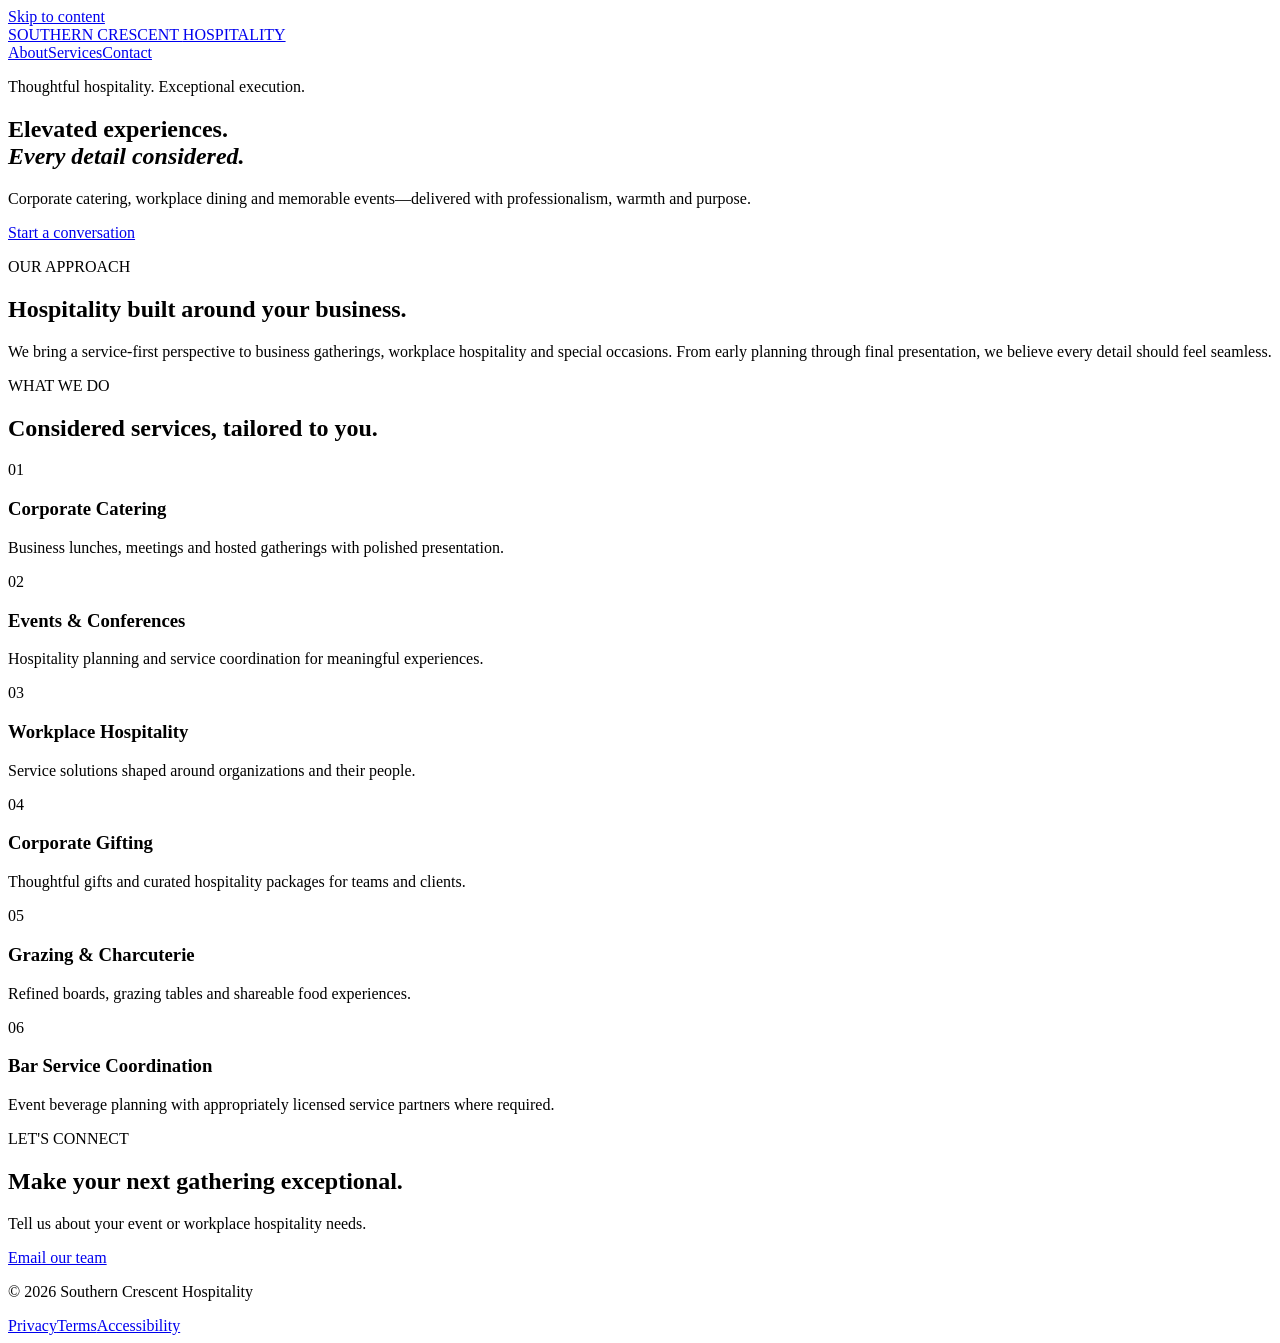
==== index.html @ b326a626 "Rebuild green website: index.html" ====
<!doctype html>
<html lang="en"><head><meta charset="utf-8"><meta name="viewport" content="width=device-width,initial-scale=1"><meta name="theme-color" content="#174e49"><meta name="description" content="Southern Crescent Hospitality provides corporate catering, events, workplace hospitality, corporate gifting and grazing experiences."><title>Southern Crescent Hospitality | Contemporary hospitality</title><link rel="stylesheet" href="/styles.css"></head><body><a class="skip" href="#main">Skip to content</a><header><a class="brand" href="/" aria-label="Southern Crescent Hospitality home">SOUTHERN CRESCENT <span>HOSPITALITY</span></a><nav aria-label="Main navigation"><a href="#about">About</a><a href="#services">Services</a><a href="#contact">Contact</a></nav></header><main id="main"><section class="hero"><p class="eyebrow">Thoughtful hospitality. Exceptional execution.</p><h1>Elevated experiences.<br><em>Every detail considered.</em></h1><p>Corporate catering, workplace dining and memorable events—delivered with professionalism, warmth and purpose.</p><a class="button" href="mailto:info@southerncrescenthospitality.com?subject=Hospitality%20Inquiry">Start a conversation</a></section><section id="about" class="intro"><p class="eyebrow">OUR APPROACH</p><h2>Hospitality built around your business.</h2><p>We bring a service-first perspective to business gatherings, workplace hospitality and special occasions. From early planning through final presentation, we believe every detail should feel seamless.</p></section><section id="services"><p class="eyebrow">WHAT WE DO</p><h2>Considered services, tailored to you.</h2><div class="grid"><article><span>01</span><h3>Corporate Catering</h3><p>Business lunches, meetings and hosted gatherings with polished presentation.</p></article><article><span>02</span><h3>Events & Conferences</h3><p>Hospitality planning and service coordination for meaningful experiences.</p></article><article><span>03</span><h3>Workplace Hospitality</h3><p>Service solutions shaped around organizations and their people.</p></article><article><span>04</span><h3>Corporate Gifting</h3><p>Thoughtful gifts and curated hospitality packages for teams and clients.</p></article><article><span>05</span><h3>Grazing & Charcuterie</h3><p>Refined boards, grazing tables and shareable food experiences.</p></article><article><span>06</span><h3>Bar Service Coordination</h3><p>Event beverage planning with appropriately licensed service partners where required.</p></article></div></section><section id="contact" class="contact"><p class="eyebrow">LET'S CONNECT</p><h2>Make your next gathering exceptional.</h2><p>Tell us about your event or workplace hospitality needs.</p><a class="button light" href="mailto:info@southerncrescenthospitality.com">Email our team</a></section></main><footer><p>© <span id="year">2026</span> Southern Crescent Hospitality</p><div><a href="/privacy.html">Privacy</a><a href="/terms.html">Terms</a><a href="/accessibility.html">Accessibility</a></div></footer><script>document.getElementById('year').textContent=new Date().getFullYear()</script></body></html>
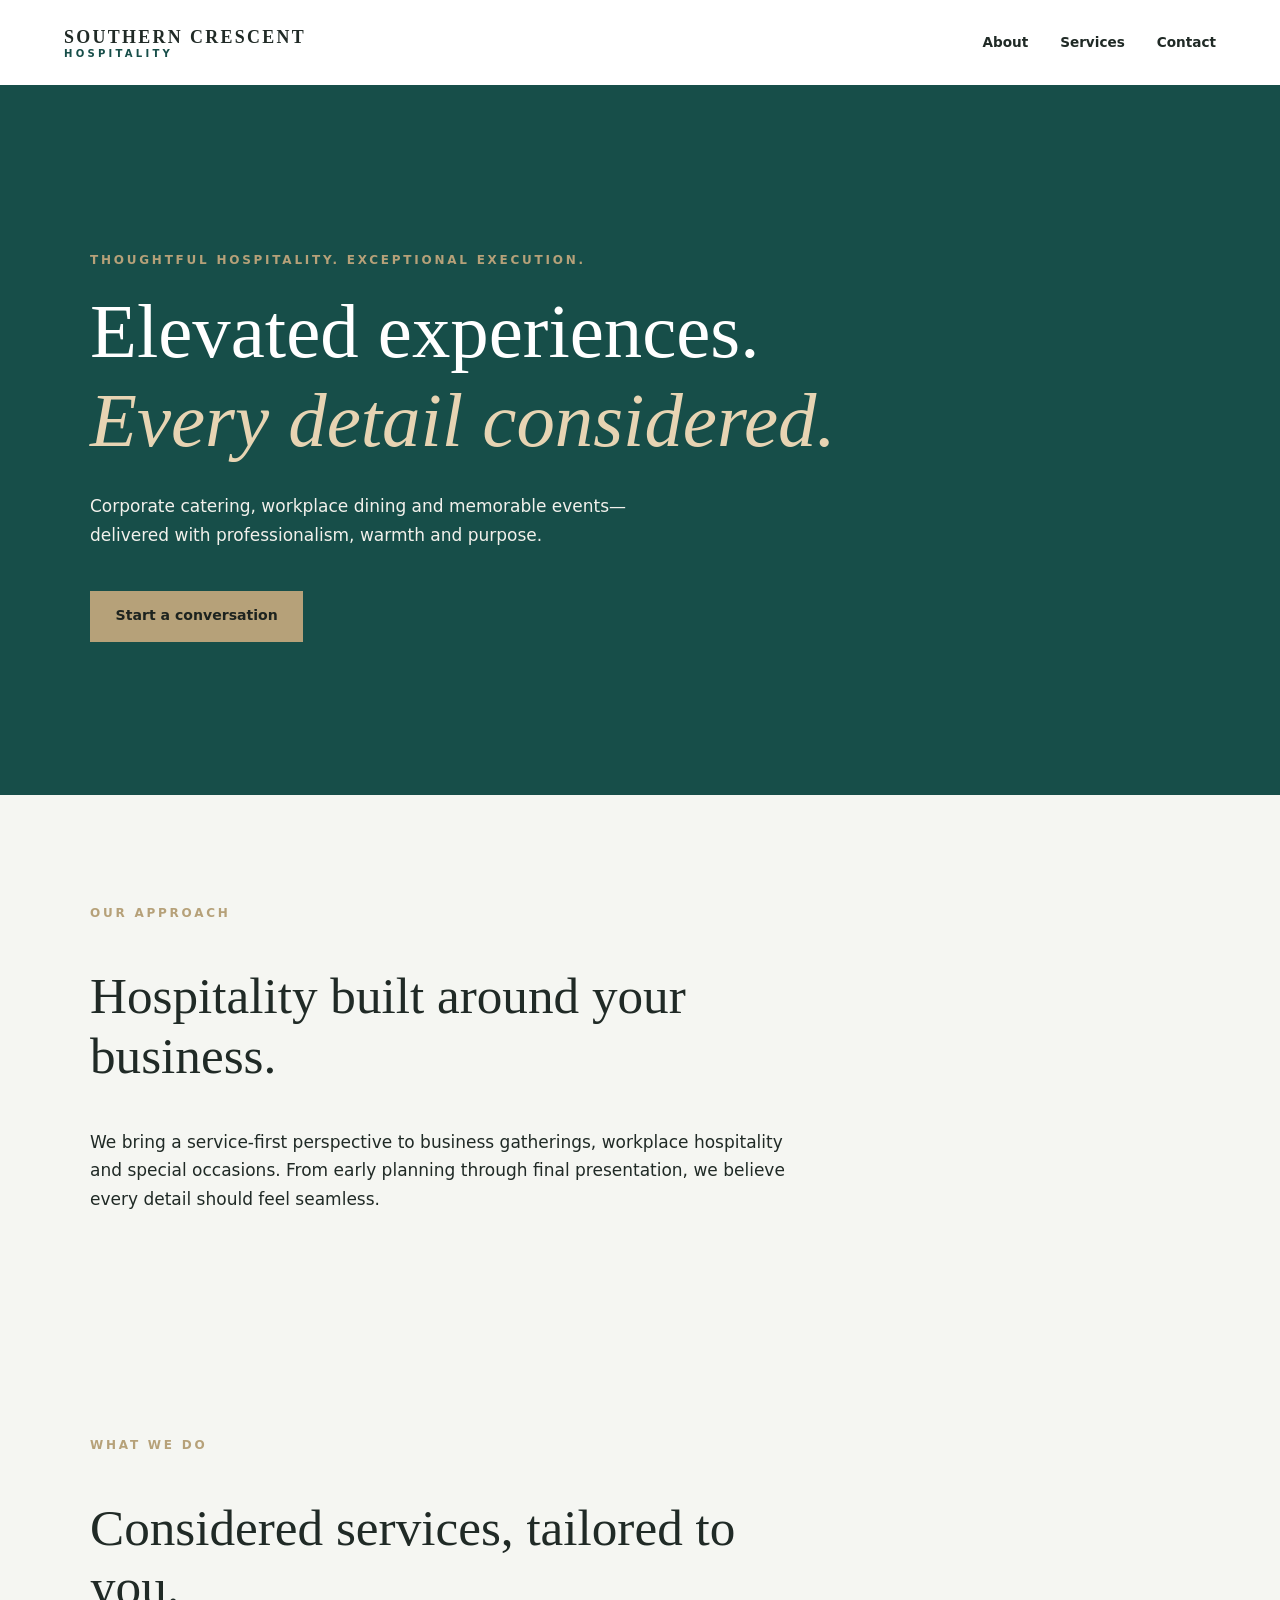
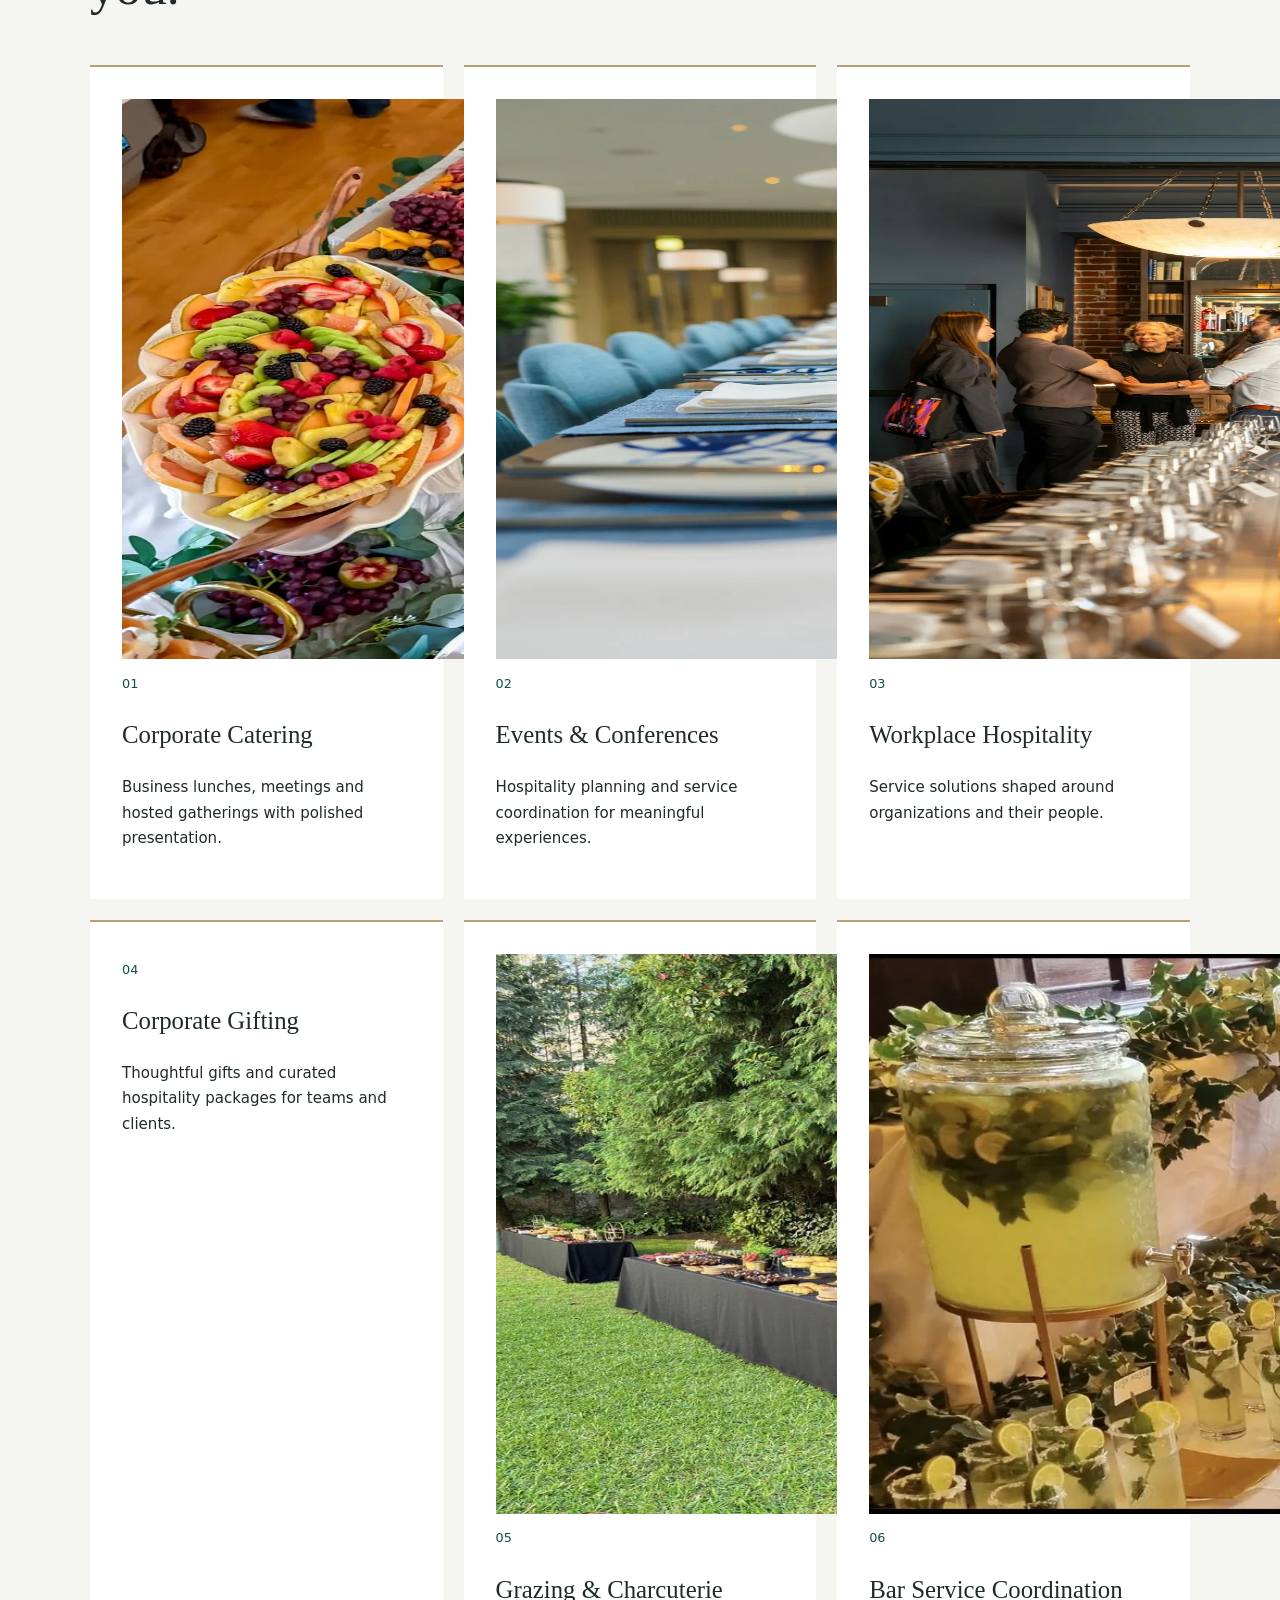
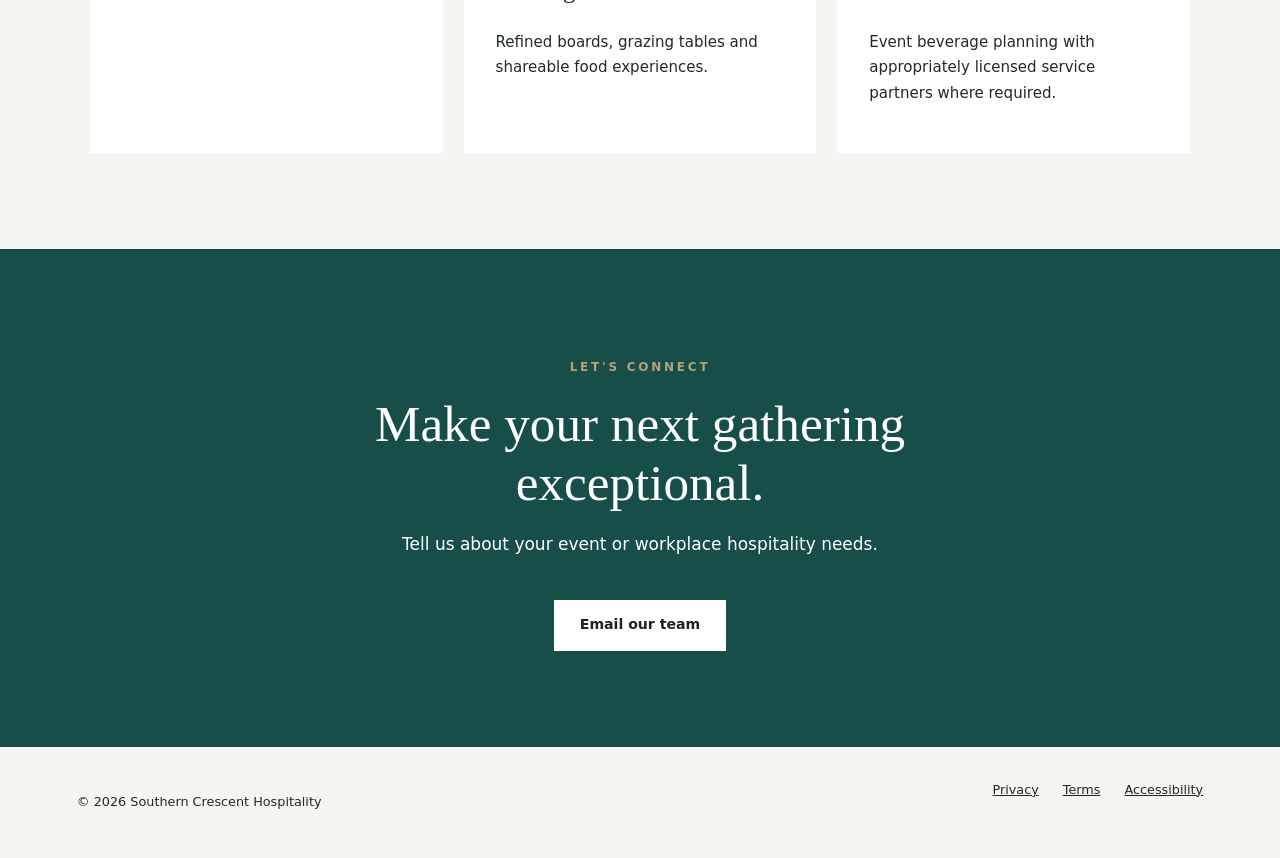
==== commit c522393a: "Feature user-uploaded photography without generated gifting imagery" ====
--- a/index.html
+++ b/index.html
@@ -1,2 +1,2 @@
 <!doctype html>
-<html lang="en"><head><meta charset="utf-8"><meta name="viewport" content="width=device-width,initial-scale=1"><meta name="theme-color" content="#174e49"><meta name="description" content="Southern Crescent Hospitality provides corporate catering, events, workplace hospitality, corporate gifting and grazing experiences."><title>Southern Crescent Hospitality | Contemporary hospitality</title><link rel="stylesheet" href="/styles.css"></head><body><a class="skip" href="#main">Skip to content</a><header><a class="brand" href="/" aria-label="Southern Crescent Hospitality home">SOUTHERN CRESCENT <span>HOSPITALITY</span></a><nav aria-label="Main navigation"><a href="#about">About</a><a href="#services">Services</a><a href="#contact">Contact</a></nav></header><main id="main"><section class="hero"><p class="eyebrow">Thoughtful hospitality. Exceptional execution.</p><h1>Elevated experiences.<br><em>Every detail considered.</em></h1><p>Corporate catering, workplace dining and memorable events—delivered with professionalism, warmth and purpose.</p><a class="button" href="mailto:info@southerncrescenthospitality.com?subject=Hospitality%20Inquiry">Start a conversation</a></section><section id="about" class="intro"><p class="eyebrow">OUR APPROACH</p><h2>Hospitality built around your business.</h2><p>We bring a service-first perspective to business gatherings, workplace hospitality and special occasions. From early planning through final presentation, we believe every detail should feel seamless.</p></section><section id="services"><p class="eyebrow">WHAT WE DO</p><h2>Considered services, tailored to you.</h2><div class="grid"><article><span>01</span><h3>Corporate Catering</h3><p>Business lunches, meetings and hosted gatherings with polished presentation.</p></article><article><span>02</span><h3>Events & Conferences</h3><p>Hospitality planning and service coordination for meaningful experiences.</p></article><article><span>03</span><h3>Workplace Hospitality</h3><p>Service solutions shaped around organizations and their people.</p></article><article><span>04</span><h3>Corporate Gifting</h3><p>Thoughtful gifts and curated hospitality packages for teams and clients.</p></article><article><span>05</span><h3>Grazing & Charcuterie</h3><p>Refined boards, grazing tables and shareable food experiences.</p></article><article><span>06</span><h3>Bar Service Coordination</h3><p>Event beverage planning with appropriately licensed service partners where required.</p></article></div></section><section id="contact" class="contact"><p class="eyebrow">LET'S CONNECT</p><h2>Make your next gathering exceptional.</h2><p>Tell us about your event or workplace hospitality needs.</p><a class="button light" href="mailto:info@southerncrescenthospitality.com">Email our team</a></section></main><footer><p>© <span id="year">2026</span> Southern Crescent Hospitality</p><div><a href="/privacy.html">Privacy</a><a href="/terms.html">Terms</a><a href="/accessibility.html">Accessibility</a></div></footer><script>document.getElementById('year').textContent=new Date().getFullYear()</script></body></html>+<html lang="en"><head><meta charset="utf-8"><meta name="viewport" content="width=device-width,initial-scale=1"><meta name="theme-color" content="#174e49"><meta name="description" content="Southern Crescent Hospitality provides corporate catering, events, workplace hospitality, corporate gifting and grazing experiences."><title>Southern Crescent Hospitality | Contemporary hospitality</title><link rel="stylesheet" href="/styles.css"></head><body><a class="skip" href="#main">Skip to content</a><header><a class="brand" href="/" aria-label="Southern Crescent Hospitality home">SOUTHERN CRESCENT <span>HOSPITALITY</span></a><nav aria-label="Main navigation"><a href="#about">About</a><a href="#services">Services</a><a href="#contact">Contact</a></nav></header><main id="main"><section class="hero"><p class="eyebrow">Thoughtful hospitality. Exceptional execution.</p><h1>Elevated experiences.<br><em>Every detail considered.</em></h1><p>Corporate catering, workplace dining and memorable events—delivered with professionalism, warmth and purpose.</p><a class="button" href="mailto:info@southerncrescenthospitality.com?subject=Hospitality%20Inquiry">Start a conversation</a></section><section id="about" class="intro"><p class="eyebrow">OUR APPROACH</p><h2>Hospitality built around your business.</h2><p>We bring a service-first perspective to business gatherings, workplace hospitality and special occasions. From early planning through final presentation, we believe every detail should feel seamless.</p></section><section id="services"><p class="eyebrow">WHAT WE DO</p><h2>Considered services, tailored to you.</h2><div class="grid"><article><img src="/corporate-catering-grazing.webp" alt="Corporate catering and grazing spread" loading="lazy" decoding="async" width="800" height="560"><span>01</span><h3>Corporate Catering</h3><p>Business lunches, meetings and hosted gatherings with polished presentation.</p></article><article><img src="/corporate-reception.webp" alt="Corporate reception setting" loading="lazy" decoding="async" width="800" height="560"><span>02</span><h3>Events & Conferences</h3><p>Hospitality planning and service coordination for meaningful experiences.</p></article><article><img src="/contemporary-workplace-dining.webp" alt="Contemporary workplace dining space" loading="lazy" decoding="async" width="800" height="560"><span>03</span><h3>Workplace Hospitality</h3><p>Service solutions shaped around organizations and their people.</p></article><article><span>04</span><h3>Corporate Gifting</h3><p>Thoughtful gifts and curated hospitality packages for teams and clients.</p></article><article><img src="/outdoor-catering-display.webp" alt="Outdoor catering display" loading="lazy" decoding="async" width="800" height="560"><span>05</span><h3>Grazing & Charcuterie</h3><p>Refined boards, grazing tables and shareable food experiences.</p></article><article><img src="/beverage-service-colorful-drinks.webp" alt="Colorful event beverages" loading="lazy" decoding="async" width="800" height="560"><span>06</span><h3>Bar Service Coordination</h3><p>Event beverage planning with appropriately licensed service partners where required.</p></article></div></section><section id="contact" class="contact"><p class="eyebrow">LET'S CONNECT</p><h2>Make your next gathering exceptional.</h2><p>Tell us about your event or workplace hospitality needs.</p><a class="button light" href="mailto:info@southerncrescenthospitality.com">Email our team</a></section></main><footer><p>© <span id="year">2026</span> Southern Crescent Hospitality</p><div><a href="/privacy.html">Privacy</a><a href="/terms.html">Terms</a><a href="/accessibility.html">Accessibility</a></div></footer><script>document.getElementById('year').textContent=new Date().getFullYear()</script></body></html>
--- a/styles.css
+++ b/styles.css
@@ -0,0 +1 @@
+:root{--primary:#174e49;--accent:#b6a179;--bg:#f5f6f2;--ink:#202a26}*{box-sizing:border-box}html{scroll-behavior:smooth}body{margin:0;background:var(--bg);color:var(--ink);font:17px/1.7 system-ui,-apple-system,Segoe UI,sans-serif}a{color:inherit}a:focus-visible{outline:3px solid var(--accent);outline-offset:4px}.skip{position:absolute;top:-100px;background:white;padding:1rem;z-index:10}.skip:focus{top:0}header{display:flex;align-items:center;justify-content:space-between;gap:2rem;padding:1.6rem max(5%,calc((100vw - 1200px)/2));background:#fff}.brand{text-decoration:none;font-family:Georgia,serif;font-size:1.12rem;letter-spacing:.13em;font-weight:bold;line-height:1.25}.brand span{display:block;font:600 .63rem system-ui;letter-spacing:.32em;color:var(--primary)}nav{display:flex;gap:2rem}nav a{text-decoration:none;font-size:.85rem;font-weight:600}.hero{background:var(--primary);color:#fff;padding:clamp(5rem,12vw,11rem) max(6%,calc((100vw - 1100px)/2));min-height:620px}.eyebrow{font-size:.75rem;font-weight:700;letter-spacing:.23em;text-transform:uppercase;color:var(--accent)}h1,h2,h3{font-family:Georgia,serif;font-weight:400;line-height:1.16}h1{font-size:clamp(3rem,6vw,5.9rem);max-width:900px;margin:1rem 0 1.7rem}h1 em{color:#e7d4b3;font-weight:400}.hero>p:not(.eyebrow){max-width:590px;color:#f2f1ec}.button{display:inline-block;background:var(--accent);color:#1d231f;padding:.85rem 1.6rem;text-decoration:none;font-size:.88rem;font-weight:700;margin-top:1.5rem}.intro,#services{padding:6rem max(6%,calc((100vw - 1100px)/2))}.intro{max-width:1100px}.intro h2,#services h2,.contact h2{font-size:clamp(2.3rem,4vw,3.6rem);max-width:740px}.intro>p:last-child{max-width:700px}.grid{display:grid;grid-template-columns:repeat(3,minmax(0,1fr));gap:1.3rem;margin-top:3rem}.grid article{background:white;border-top:2px solid var(--accent);padding:2rem;min-height:240px}.grid article span{color:var(--primary);font-size:.8rem}.grid h3{font-size:1.55rem}.grid p{font-size:.94rem}.contact{padding:6rem 8%;background:var(--primary);color:white;text-align:center}.contact h2{margin:1rem auto}.contact .button{background:#fff}footer{display:flex;justify-content:space-between;gap:2rem;flex-wrap:wrap;padding:2rem 6%;font-size:.8rem}footer div{display:flex;gap:1.5rem}@media(max-width:750px){header{align-items:flex-start;flex-direction:column}nav{gap:1.2rem}.grid{grid-template-columns:1fr}.hero{min-height:0;padding-top:6rem;padding-bottom:6rem}}@media(prefers-reduced-motion:reduce){html{scroll-behavior:auto}}
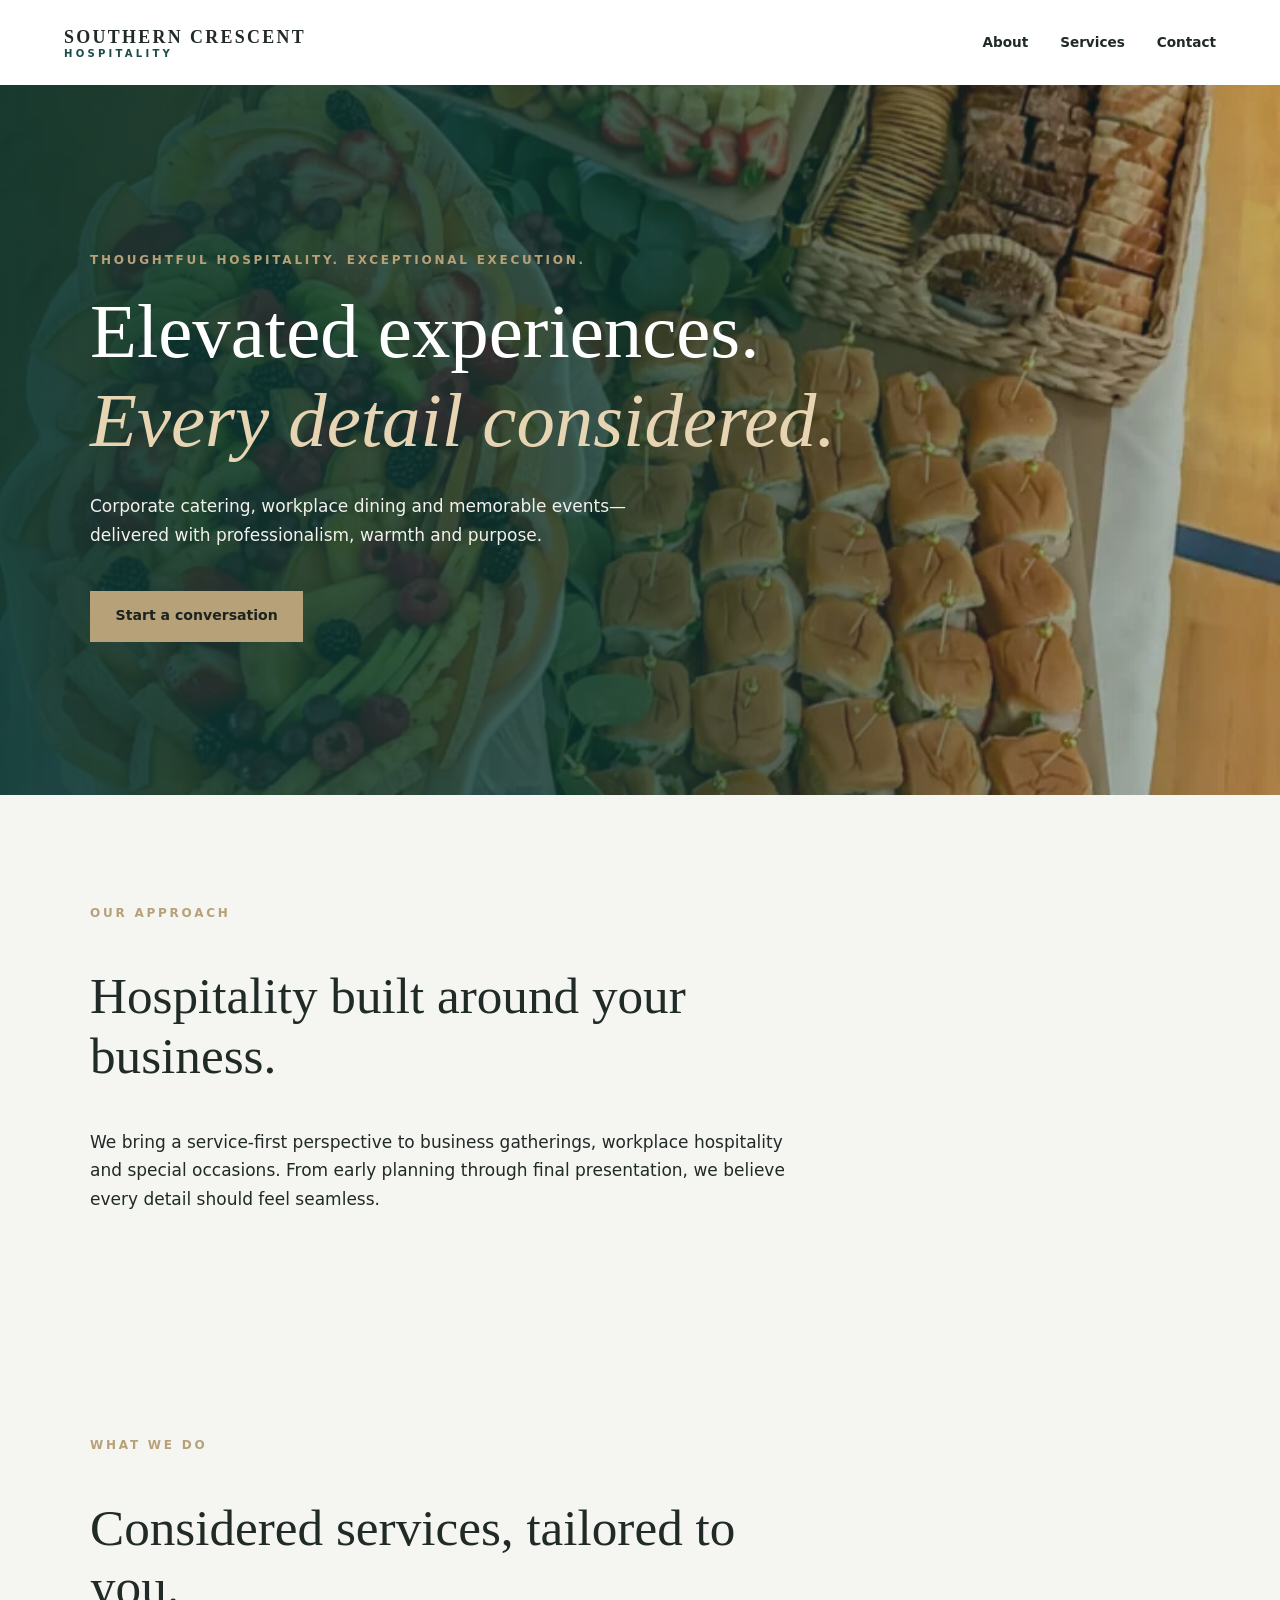
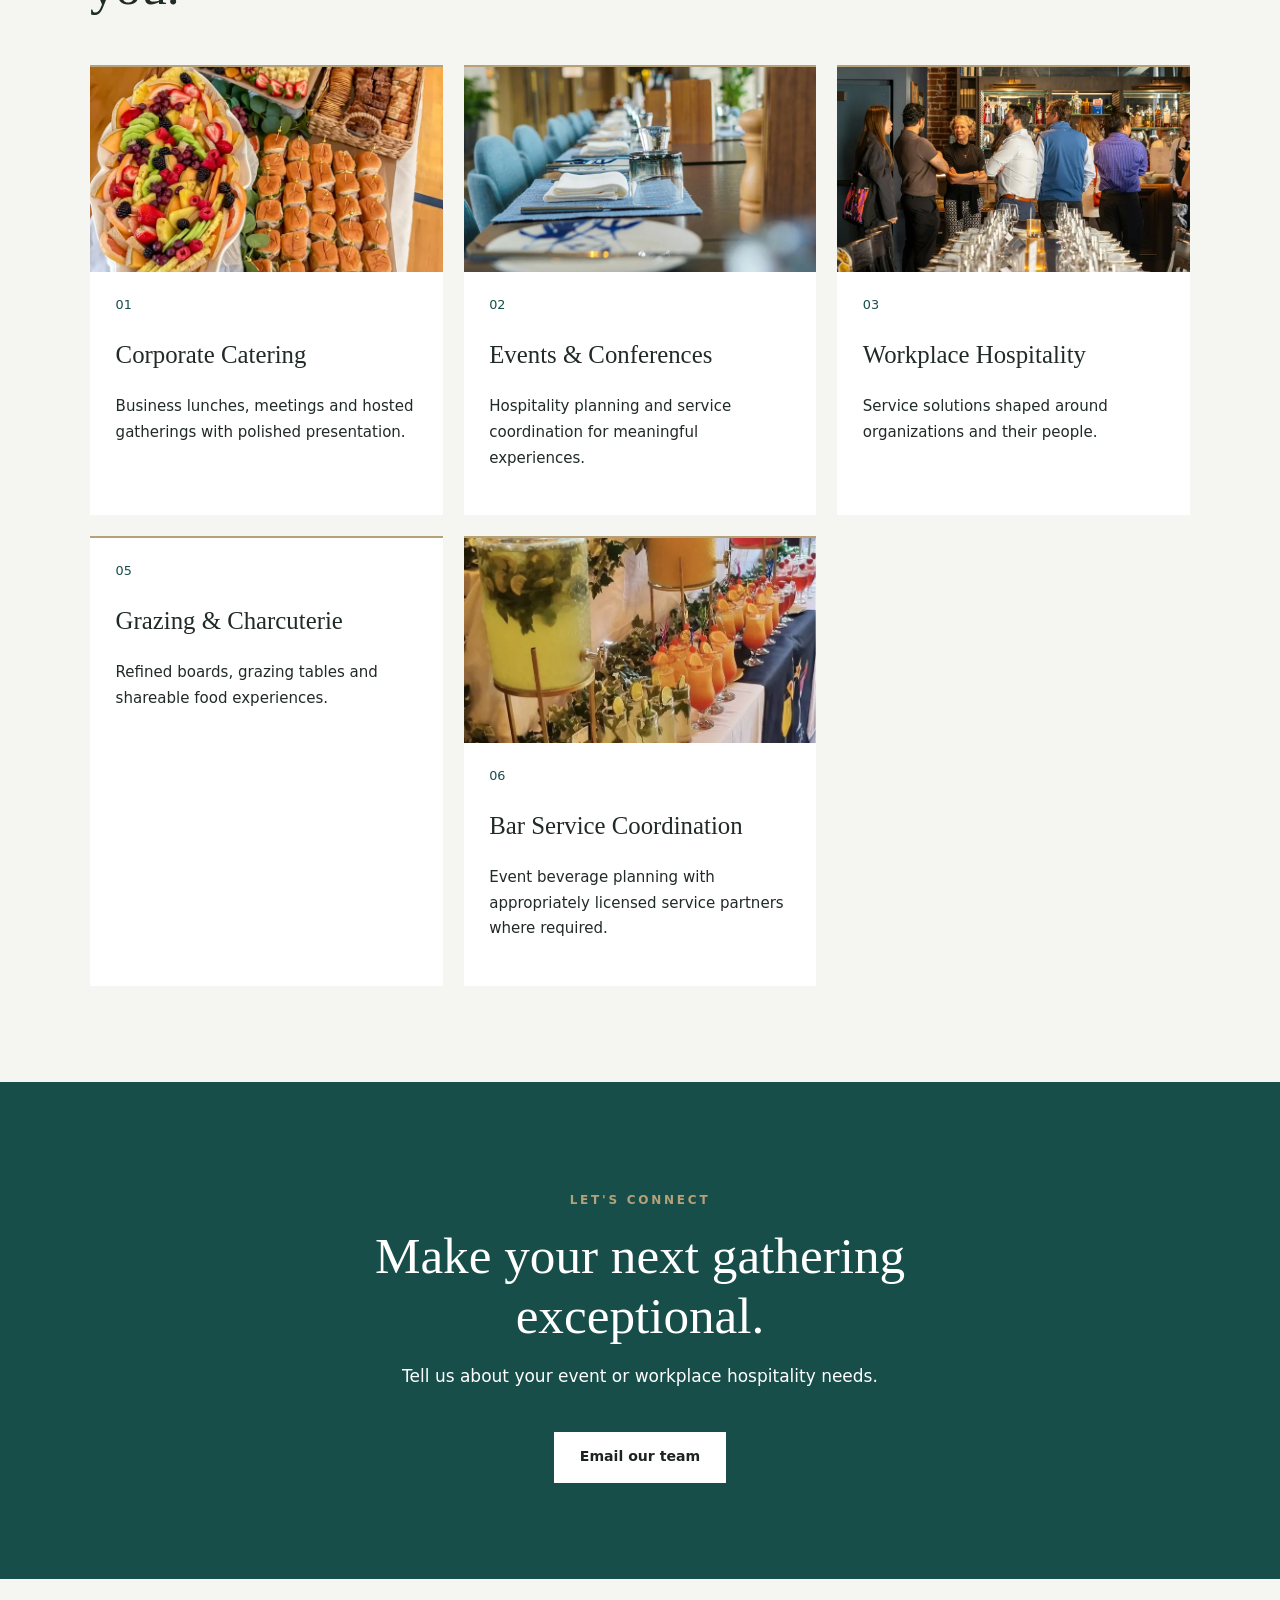
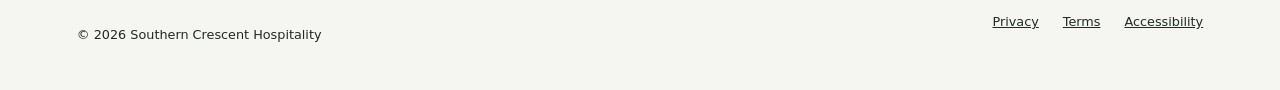
==== commit 13cd8e35: "Remove corporate gifting and unsuitable grazing photograph" ====
--- a/index.html
+++ b/index.html
@@ -1,2 +1,2 @@
 <!doctype html>
-<html lang="en"><head><meta charset="utf-8"><meta name="viewport" content="width=device-width,initial-scale=1"><meta name="theme-color" content="#174e49"><meta name="description" content="Southern Crescent Hospitality provides corporate catering, events, workplace hospitality, corporate gifting and grazing experiences."><title>Southern Crescent Hospitality | Contemporary hospitality</title><link rel="stylesheet" href="/styles.css"></head><body><a class="skip" href="#main">Skip to content</a><header><a class="brand" href="/" aria-label="Southern Crescent Hospitality home">SOUTHERN CRESCENT <span>HOSPITALITY</span></a><nav aria-label="Main navigation"><a href="#about">About</a><a href="#services">Services</a><a href="#contact">Contact</a></nav></header><main id="main"><section class="hero"><p class="eyebrow">Thoughtful hospitality. Exceptional execution.</p><h1>Elevated experiences.<br><em>Every detail considered.</em></h1><p>Corporate catering, workplace dining and memorable events—delivered with professionalism, warmth and purpose.</p><a class="button" href="mailto:info@southerncrescenthospitality.com?subject=Hospitality%20Inquiry">Start a conversation</a></section><section id="about" class="intro"><p class="eyebrow">OUR APPROACH</p><h2>Hospitality built around your business.</h2><p>We bring a service-first perspective to business gatherings, workplace hospitality and special occasions. From early planning through final presentation, we believe every detail should feel seamless.</p></section><section id="services"><p class="eyebrow">WHAT WE DO</p><h2>Considered services, tailored to you.</h2><div class="grid"><article><img src="/corporate-catering-grazing.webp" alt="Corporate catering and grazing spread" loading="lazy" decoding="async" width="800" height="560"><span>01</span><h3>Corporate Catering</h3><p>Business lunches, meetings and hosted gatherings with polished presentation.</p></article><article><img src="/corporate-reception.webp" alt="Corporate reception setting" loading="lazy" decoding="async" width="800" height="560"><span>02</span><h3>Events & Conferences</h3><p>Hospitality planning and service coordination for meaningful experiences.</p></article><article><img src="/contemporary-workplace-dining.webp" alt="Contemporary workplace dining space" loading="lazy" decoding="async" width="800" height="560"><span>03</span><h3>Workplace Hospitality</h3><p>Service solutions shaped around organizations and their people.</p></article><article><span>04</span><h3>Corporate Gifting</h3><p>Thoughtful gifts and curated hospitality packages for teams and clients.</p></article><article><img src="/outdoor-catering-display.webp" alt="Outdoor catering display" loading="lazy" decoding="async" width="800" height="560"><span>05</span><h3>Grazing & Charcuterie</h3><p>Refined boards, grazing tables and shareable food experiences.</p></article><article><img src="/beverage-service-colorful-drinks.webp" alt="Colorful event beverages" loading="lazy" decoding="async" width="800" height="560"><span>06</span><h3>Bar Service Coordination</h3><p>Event beverage planning with appropriately licensed service partners where required.</p></article></div></section><section id="contact" class="contact"><p class="eyebrow">LET'S CONNECT</p><h2>Make your next gathering exceptional.</h2><p>Tell us about your event or workplace hospitality needs.</p><a class="button light" href="mailto:info@southerncrescenthospitality.com">Email our team</a></section></main><footer><p>© <span id="year">2026</span> Southern Crescent Hospitality</p><div><a href="/privacy.html">Privacy</a><a href="/terms.html">Terms</a><a href="/accessibility.html">Accessibility</a></div></footer><script>document.getElementById('year').textContent=new Date().getFullYear()</script></body></html>+<html lang="en"><head><meta charset="utf-8"><meta name="viewport" content="width=device-width,initial-scale=1"><meta name="theme-color" content="#174e49"><meta name="description" content="Southern Crescent Hospitality provides corporate catering, events, workplace hospitality, corporate gifting and grazing experiences."><title>Southern Crescent Hospitality | Contemporary hospitality</title><link rel="stylesheet" href="/styles.css"></head><body><a class="skip" href="#main">Skip to content</a><header><a class="brand" href="/" aria-label="Southern Crescent Hospitality home">SOUTHERN CRESCENT <span>HOSPITALITY</span></a><nav aria-label="Main navigation"><a href="#about">About</a><a href="#services">Services</a><a href="#contact">Contact</a></nav></header><main id="main"><section class="hero"><p class="eyebrow">Thoughtful hospitality. Exceptional execution.</p><h1>Elevated experiences.<br><em>Every detail considered.</em></h1><p>Corporate catering, workplace dining and memorable events—delivered with professionalism, warmth and purpose.</p><a class="button" href="mailto:info@southerncrescenthospitality.com?subject=Hospitality%20Inquiry">Start a conversation</a></section><section id="about" class="intro"><p class="eyebrow">OUR APPROACH</p><h2>Hospitality built around your business.</h2><p>We bring a service-first perspective to business gatherings, workplace hospitality and special occasions. From early planning through final presentation, we believe every detail should feel seamless.</p></section><section id="services"><p class="eyebrow">WHAT WE DO</p><h2>Considered services, tailored to you.</h2><div class="grid"><article><img src="/corporate-catering-grazing.webp" alt="Corporate catering and grazing spread" loading="lazy" decoding="async" width="800" height="560"><span>01</span><h3>Corporate Catering</h3><p>Business lunches, meetings and hosted gatherings with polished presentation.</p></article><article><img src="/corporate-reception.webp" alt="Corporate reception setting" loading="lazy" decoding="async" width="800" height="560"><span>02</span><h3>Events & Conferences</h3><p>Hospitality planning and service coordination for meaningful experiences.</p></article><article><img src="/contemporary-workplace-dining.webp" alt="Contemporary workplace dining space" loading="lazy" decoding="async" width="800" height="560"><span>03</span><h3>Workplace Hospitality</h3><p>Service solutions shaped around organizations and their people.</p></article><article><span>05</span><h3>Grazing & Charcuterie</h3><p>Refined boards, grazing tables and shareable food experiences.</p></article><article><img src="/beverage-service-colorful-drinks.webp" alt="Colorful event beverages" loading="lazy" decoding="async" width="800" height="560"><span>06</span><h3>Bar Service Coordination</h3><p>Event beverage planning with appropriately licensed service partners where required.</p></article></div></section><section id="contact" class="contact"><p class="eyebrow">LET'S CONNECT</p><h2>Make your next gathering exceptional.</h2><p>Tell us about your event or workplace hospitality needs.</p><a class="button light" href="mailto:info@southerncrescenthospitality.com">Email our team</a></section></main><footer><p>© <span id="year">2026</span> Southern Crescent Hospitality</p><div><a href="/privacy.html">Privacy</a><a href="/terms.html">Terms</a><a href="/accessibility.html">Accessibility</a></div></footer><script>document.getElementById('year').textContent=new Date().getFullYear()</script></body></html>
--- a/styles.css
+++ b/styles.css
@@ -1 +1,8 @@
-:root{--primary:#174e49;--accent:#b6a179;--bg:#f5f6f2;--ink:#202a26}*{box-sizing:border-box}html{scroll-behavior:smooth}body{margin:0;background:var(--bg);color:var(--ink);font:17px/1.7 system-ui,-apple-system,Segoe UI,sans-serif}a{color:inherit}a:focus-visible{outline:3px solid var(--accent);outline-offset:4px}.skip{position:absolute;top:-100px;background:white;padding:1rem;z-index:10}.skip:focus{top:0}header{display:flex;align-items:center;justify-content:space-between;gap:2rem;padding:1.6rem max(5%,calc((100vw - 1200px)/2));background:#fff}.brand{text-decoration:none;font-family:Georgia,serif;font-size:1.12rem;letter-spacing:.13em;font-weight:bold;line-height:1.25}.brand span{display:block;font:600 .63rem system-ui;letter-spacing:.32em;color:var(--primary)}nav{display:flex;gap:2rem}nav a{text-decoration:none;font-size:.85rem;font-weight:600}.hero{background:var(--primary);color:#fff;padding:clamp(5rem,12vw,11rem) max(6%,calc((100vw - 1100px)/2));min-height:620px}.eyebrow{font-size:.75rem;font-weight:700;letter-spacing:.23em;text-transform:uppercase;color:var(--accent)}h1,h2,h3{font-family:Georgia,serif;font-weight:400;line-height:1.16}h1{font-size:clamp(3rem,6vw,5.9rem);max-width:900px;margin:1rem 0 1.7rem}h1 em{color:#e7d4b3;font-weight:400}.hero>p:not(.eyebrow){max-width:590px;color:#f2f1ec}.button{display:inline-block;background:var(--accent);color:#1d231f;padding:.85rem 1.6rem;text-decoration:none;font-size:.88rem;font-weight:700;margin-top:1.5rem}.intro,#services{padding:6rem max(6%,calc((100vw - 1100px)/2))}.intro{max-width:1100px}.intro h2,#services h2,.contact h2{font-size:clamp(2.3rem,4vw,3.6rem);max-width:740px}.intro>p:last-child{max-width:700px}.grid{display:grid;grid-template-columns:repeat(3,minmax(0,1fr));gap:1.3rem;margin-top:3rem}.grid article{background:white;border-top:2px solid var(--accent);padding:2rem;min-height:240px}.grid article span{color:var(--primary);font-size:.8rem}.grid h3{font-size:1.55rem}.grid p{font-size:.94rem}.contact{padding:6rem 8%;background:var(--primary);color:white;text-align:center}.contact h2{margin:1rem auto}.contact .button{background:#fff}footer{display:flex;justify-content:space-between;gap:2rem;flex-wrap:wrap;padding:2rem 6%;font-size:.8rem}footer div{display:flex;gap:1.5rem}@media(max-width:750px){header{align-items:flex-start;flex-direction:column}nav{gap:1.2rem}.grid{grid-template-columns:1fr}.hero{min-height:0;padding-top:6rem;padding-bottom:6rem}}@media(prefers-reduced-motion:reduce){html{scroll-behavior:auto}}+:root{--primary:#174e49;--accent:#b6a179;--bg:#f5f6f2;--ink:#202a26}*{box-sizing:border-box}html{scroll-behavior:smooth}body{margin:0;background:var(--bg);color:var(--ink);font:17px/1.7 system-ui,-apple-system,Segoe UI,sans-serif}a{color:inherit}a:focus-visible{outline:3px solid var(--accent);outline-offset:4px}.skip{position:absolute;top:-100px;background:white;padding:1rem;z-index:10}.skip:focus{top:0}header{display:flex;align-items:center;justify-content:space-between;gap:2rem;padding:1.6rem max(5%,calc((100vw - 1200px)/2));background:#fff}.brand{text-decoration:none;font-family:Georgia,serif;font-size:1.12rem;letter-spacing:.13em;font-weight:bold;line-height:1.25}.brand span{display:block;font:600 .63rem system-ui;letter-spacing:.32em;color:var(--primary)}nav{display:flex;gap:2rem}nav a{text-decoration:none;font-size:.85rem;font-weight:600}.hero{background:var(--primary);color:#fff;padding:clamp(5rem,12vw,11rem) max(6%,calc((100vw - 1100px)/2));min-height:620px}.eyebrow{font-size:.75rem;font-weight:700;letter-spacing:.23em;text-transform:uppercase;color:var(--accent)}h1,h2,h3{font-family:Georgia,serif;font-weight:400;line-height:1.16}h1{font-size:clamp(3rem,6vw,5.9rem);max-width:900px;margin:1rem 0 1.7rem}h1 em{color:#e7d4b3;font-weight:400}.hero>p:not(.eyebrow){max-width:590px;color:#f2f1ec}.button{display:inline-block;background:var(--accent);color:#1d231f;padding:.85rem 1.6rem;text-decoration:none;font-size:.88rem;font-weight:700;margin-top:1.5rem}.intro,#services{padding:6rem max(6%,calc((100vw - 1100px)/2))}.intro{max-width:1100px}.intro h2,#services h2,.contact h2{font-size:clamp(2.3rem,4vw,3.6rem);max-width:740px}.intro>p:last-child{max-width:700px}.grid{display:grid;grid-template-columns:repeat(3,minmax(0,1fr));gap:1.3rem;margin-top:3rem}.grid article{background:white;border-top:2px solid var(--accent);padding:2rem;min-height:240px}.grid article span{color:var(--primary);font-size:.8rem}.grid h3{font-size:1.55rem}.grid p{font-size:.94rem}.contact{padding:6rem 8%;background:var(--primary);color:white;text-align:center}.contact h2{margin:1rem auto}.contact .button{background:#fff}footer{display:flex;justify-content:space-between;gap:2rem;flex-wrap:wrap;padding:2rem 6%;font-size:.8rem}footer div{display:flex;gap:1.5rem}@media(max-width:750px){header{align-items:flex-start;flex-direction:column}nav{gap:1.2rem}.grid{grid-template-columns:1fr}.hero{min-height:0;padding-top:6rem;padding-bottom:6rem}}@media(prefers-reduced-motion:reduce){html{scroll-behavior:auto}}
+/* User-uploaded photography; corporate gifting remains text-only */
+.hero{background:linear-gradient(90deg,rgba(12,54,49,.92) 0%,rgba(12,54,49,.78) 48%,rgba(12,54,49,.25) 100%),url('/corporate-catering-grazing.webp') center/cover no-repeat}
+.grid article{padding:0 0 1.8rem;overflow:hidden}
+.grid article img{display:block;width:100%;height:205px;object-fit:cover}
+.grid article span,.grid article h3,.grid article p{display:block;margin-left:1.6rem;margin-right:1.6rem}
+.grid article span{margin-top:1.4rem}
+@media(max-width:750px){.hero{background-position:58% center}.grid article img{height:230px}}
